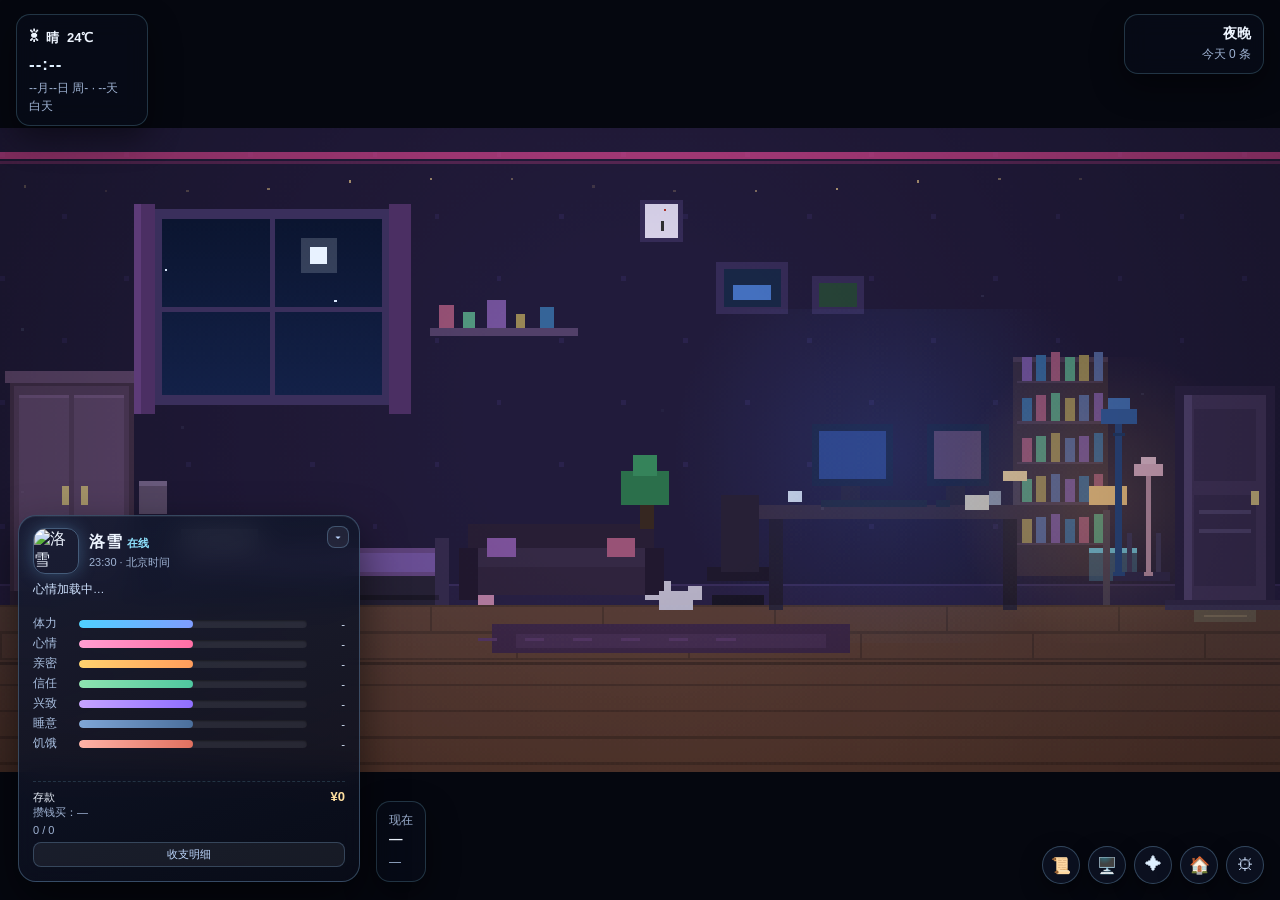
==== deploy/room/index.html @ d3ed7fcb "重建洛雪的独处决策、长期记忆和脑图 接入可跨心跳续读的计划、休息和低频主动私聊，将执行结果与念头分开。恢复书架索引，限制记忆蒸馏的输入来源，拆开公开群聊与私聊上下文。  新增脑图搜索、节点详情及独处轨" ====
<!DOCTYPE html>
<html lang="zh-CN">
<head>
<meta charset="utf-8">
<title>洛雪的房间</title>
<meta name="viewport" content="width=device-width, initial-scale=1">
<style>
  :root{--ink:#eef5ff;--dim:#9fb3d3;--cyan:#8fe3ff;--glass:rgba(9,13,26,.66);--line:rgba(143,227,255,.2)}
  *{box-sizing:border-box;margin:0;padding:0}
  html,body{height:100%;overflow:hidden;background:#05070f;color:var(--ink);
    font-family:"Segoe UI","PingFang SC","Microsoft YaHei",sans-serif}
  #wrap{position:fixed;inset:0;display:grid;place-items:center}
  canvas{image-rendering:pixelated;width:100%;height:100%;object-fit:contain}

  /* galgame 风格角色面板 */
  #panel{position:fixed;left:18px;bottom:18px;z-index:6;width:342px;background:linear-gradient(160deg,rgba(20,26,48,.9),rgba(10,13,26,.82));
    border:1px solid rgba(150,210,255,.28);border-radius:18px;padding:12px 14px 14px;
    box-shadow:0 18px 44px rgba(0,0,0,.55), inset 0 1px 0 rgba(255,255,255,.06);backdrop-filter:blur(14px)}
  #panel .top{display:flex;gap:10px;align-items:center;margin-bottom:8px}
  #panel .face{width:46px;height:46px;border-radius:12px;object-fit:cover;object-position:top;
    border:1px solid rgba(150,210,255,.35);box-shadow:0 0 18px rgba(120,200,255,.3)}
  #panel .who{flex:1}
  #panel .nm{font-size:16px;font-weight:700;letter-spacing:.5px}
  #panel .sub{font-size:11px;color:var(--dim);margin-top:2px}
  #panel .moodline{font-size:11.5px;color:#cfe3ff;margin:6px 0 8px;min-height:16px}
  .stat{display:grid;grid-template-columns:38px 1fr 30px;gap:8px;align-items:center;margin:5px 0;font-size:11.5px}
  .stat span:first-child{color:#a9bfe0}
  .stat .track{height:8px;border-radius:5px;background:rgba(255,255,255,.08);overflow:hidden;
    box-shadow:inset 0 1px 2px rgba(0,0,0,.4)}
  .stat .fill{height:100%;border-radius:5px;transition:width 1.4s ease}
  .stat .val{text-align:right;color:#dbe9ff;font-variant-numeric:tabular-nums}
  .f1{background:linear-gradient(90deg,#4fd1ff,#7f9dff)}
  .f2{background:linear-gradient(90deg,#ff9ed2,#ff6fa5)}
  .f3{background:linear-gradient(90deg,#ffd36f,#ff9d5c)}
  .f4{background:linear-gradient(90deg,#8fe3b0,#4fc7a0)}
  .f5{background:linear-gradient(90deg,#c6a4ff,#8f6fff)}
  .f6{background:linear-gradient(90deg,#7fa6d6,#4b6f9c)}
  .f7{background:linear-gradient(90deg,#ffb3a7,#e0705f)}
  #weatherbox{top:14px;left:16px;min-width:132px;text-align:left}
  #weatherbox .wrow{display:flex;gap:8px;align-items:baseline;font-size:13px;font-weight:600}
  #weatherbox .wclock{font-size:17px;font-weight:700;letter-spacing:1px;color:#dff0ff;margin-top:2px}
  #weatherbox #wicon{font-size:17px}
  #panel .tagbox{display:flex;flex-wrap:wrap;gap:4px;margin:2px 0 6px}
  #panel .tag{display:inline-block;border:1px solid rgba(150,210,255,.24);border-radius:999px;
    padding:1px 7px;margin:2px 4px 0 0;font-size:10px;line-height:1.6;color:#cfe3ff;
    background:rgba(143,227,255,.08);white-space:nowrap}
  #panel .moodtags{display:flex;flex-wrap:wrap;gap:4px;margin:2px 0 4px}
  #panel .mtag{font-size:10px;color:#cfe3ff;border:1px solid rgba(150,210,255,.22);
    border-radius:999px;padding:1px 7px;background:rgba(150,210,255,.08)}
  #panel .wish{margin-top:8px;font-size:11px;color:#ffe6a8;min-height:14px;line-height:1.5}
  #panel .money{margin-top:8px;padding-top:7px;border-top:1px dashed rgba(143,227,255,.16);font-size:11px}
  #panel .mrow{display:flex;justify-content:space-between;align-items:baseline}
  #panel .mrow b{color:#ffe0a0;font-size:13px}
  #panel.collapsed .money{display:none}
  #panel #ledgerbtn{margin-top:6px;width:100%;background:rgba(255,255,255,.06);
    border:1px solid rgba(150,210,255,.24);border-radius:8px;color:#bfd9ff;font-size:11px;
    padding:4px 0;cursor:pointer}
  #ledger{position:fixed;inset:0;z-index:20;display:none;place-items:center;background:rgba(4,7,16,.66)}
  #ledger.show{display:grid}
  #ledger .box{width:min(430px,92vw);max-height:70vh;overflow:auto;background:rgba(14,19,36,.96);
    border:1px solid rgba(150,210,255,.28);border-radius:16px;padding:16px 18px;
    box-shadow:0 24px 60px rgba(0,0,0,.6)}
  #ledger h3{font-size:15px;margin-bottom:4px}
  #ledger .sub{font-size:11px;color:#9fb3d3;margin-bottom:10px}
  #ledger .income{font-size:11.5px;color:#cfe3ff;background:rgba(143,227,255,.06);
    border:1px solid rgba(150,210,255,.18);border-radius:10px;padding:8px 10px;line-height:1.8}
  #ledger .income b{color:#ffe0a0}
  #ledger #econbtn{margin-top:8px;width:100%;background:rgba(255,255,255,.06);
    border:1px solid rgba(150,210,255,.24);border-radius:8px;color:#bfd9ff;font-size:11.5px;
    padding:5px 0;cursor:pointer}
  #ledger .econrow{display:grid;grid-template-columns:1.2fr .6fr .6fr 24px;gap:6px;margin:4px 0;font-size:11px}
  #ledger .econrow.shop{grid-template-columns:1fr 1fr .6fr 24px}
  #ledger .econrow input{width:100%;background:rgba(255,255,255,.06);border:1px solid rgba(150,210,255,.2);
    border-radius:6px;padding:2px 6px;color:#eaf3ff;font-size:11px;outline:none}
  #ledger .econrow button{background:rgba(255,120,120,.18);border:1px solid rgba(255,140,140,.35);
    border-radius:6px;color:#ffc9c9;cursor:pointer;font-size:11px}
  #ledger .storename{background:rgba(255,255,255,.08);border:1px solid rgba(150,210,255,.24);
    border-radius:6px;padding:2px 8px;color:#eaf3ff;font-size:11.5px;outline:none;width:110px}
  #ledger .econadd{margin:6px 0 2px;font-size:11px;color:#8fe3ff;cursor:pointer;user-select:none}
  #ledger .savebtn{margin-top:10px;width:100%;background:rgba(143,227,255,.18);
    border:1px solid rgba(150,210,255,.35);border-radius:8px;padding:6px;color:#dff0ff;cursor:pointer;font-size:12px}
  #ledger .econlink{display:block;margin-top:10px;font-size:11.5px;color:#8fe3ff;text-decoration:none}
  #ledger .allowance{display:flex;gap:8px;align-items:center;margin-top:10px;font-size:12px;color:#bfd9ff}
  #ledger .allowance input{width:74px;background:rgba(255,255,255,.07);border:1px solid rgba(150,210,255,.25);
    border-radius:8px;padding:4px 8px;color:#eaf3ff;font-size:12px;outline:none}
  #ledger .allowance button{background:rgba(143,227,255,.16);border:1px solid rgba(150,210,255,.3);
    border-radius:8px;padding:4px 12px;color:#dff0ff;cursor:pointer;font-size:12px}
  #ledger .row{display:flex;justify-content:space-between;font-size:12px;padding:5px 0;
    border-bottom:1px dashed rgba(143,227,255,.12)}
  #ledger .row span:last-child{font-variant-numeric:tabular-nums}
  #ledger .plus{color:#8fe3b0}
  #ledger .minus{color:#ff9e9e}
  #ledger .close{margin-top:12px;width:100%;background:rgba(255,255,255,.07);border:1px solid rgba(150,210,255,.24);
    border-radius:9px;padding:6px;color:#cfe3ff;cursor:pointer;font-size:12px}
  #panel #toggle{position:absolute;right:10px;top:10px;width:22px;height:22px;border-radius:8px;
    border:1px solid rgba(150,210,255,.28);background:rgba(255,255,255,.06);color:#bcd6ff;cursor:pointer;font-size:12px}
  #panel.collapsed .stat:nth-child(n+4), #panel.collapsed #wishline{display:none}

  .corner{position:fixed;z-index:5;background:var(--glass);border:1px solid var(--line);border-radius:14px;
    padding:9px 12px;backdrop-filter:blur(12px);box-shadow:0 12px 32px rgba(0,0,0,.45);font-size:12px;line-height:1.55}
  #tr{top:14px;right:16px;text-align:right;min-width:140px}
  #bl{bottom:18px;left:376px;max-width:260px}
  .name{font-size:13.5px;font-weight:600}
  .dim{color:var(--dim)}

  /* 半透明小气泡 */
  #books{position:fixed;inset:0;z-index:22;display:none;place-items:center;background:rgba(4,7,16,.66)}
  #books.show{display:grid}
  #books .box{width:min(380px,90vw);max-height:64vh;overflow:auto;background:rgba(14,19,36,.97);
    border:1px solid rgba(150,210,255,.28);border-radius:16px;padding:16px 18px;
    box-shadow:0 24px 60px rgba(0,0,0,.6)}
  #books h3{font-size:15px;margin-bottom:4px}
  #books .sub{font-size:11px;color:#9fb3d3;margin-bottom:10px}
  #books .bk{font-size:12.5px;color:#dbe9ff;padding:6px 2px;border-bottom:1px dashed rgba(143,227,255,.14)}
  #books .bk span{color:#6d86a6;font-size:11px;margin-right:8px}
  #books .bk em{float:right;font-style:normal;color:#7f97b8;font-size:10.5px}
  #books .close{margin-top:12px;width:100%;background:rgba(255,255,255,.07);
    border:1px solid rgba(150,210,255,.24);border-radius:9px;padding:6px;color:#cfe3ff;cursor:pointer;font-size:12px}
  #loglink,#runtimelink{position:fixed;bottom:16px;z-index:11;width:38px;height:38px;
    display:grid;place-items:center;border-radius:50%;text-decoration:none;font-size:16px;
    background:rgba(14,19,36,.82);border:1px solid rgba(150,210,255,.28);
    box-shadow:0 8px 22px rgba(0,0,0,.45);transition:transform .15s,background .15s}
  #loglink{right:200px}
  #runtimelink{right:154px}
  #loglink:hover,#runtimelink:hover{transform:translateY(-2px);background:rgba(30,44,72,.92)}
  #starlink{position:fixed;right:108px;bottom:16px;z-index:11;width:38px;height:38px;
    display:grid;place-items:center;border-radius:50%;text-decoration:none;font-size:17px;
    color:#dff0ff;background:rgba(14,19,36,.82);border:1px solid rgba(150,210,255,.28);
    box-shadow:0 8px 22px rgba(0,0,0,.45);transition:transform .15s,background .15s}
  #starlink:hover{transform:translateY(-2px);background:rgba(30,44,72,.92)}
  #homelink{position:fixed;right:62px;bottom:16px;z-index:11;width:38px;height:38px;
    display:grid;place-items:center;border-radius:50%;text-decoration:none;font-size:17px;
    color:#cfe3ff;background:rgba(14,19,36,.82);border:1px solid rgba(150,210,255,.28);
    box-shadow:0 8px 22px rgba(0,0,0,.45);transition:transform .15s,background .15s}
  #homelink:hover{transform:translateY(-2px);background:rgba(30,44,72,.92)}
  #consolelink{position:fixed;right:16px;bottom:16px;z-index:11;width:38px;height:38px;
    display:grid;place-items:center;border-radius:50%;text-decoration:none;font-size:17px;
    color:#cfe3ff;background:rgba(14,19,36,.82);border:1px solid rgba(150,210,255,.28);
    box-shadow:0 8px 22px rgba(0,0,0,.45);transition:transform .15s,background .15s}
  #consolelink:hover{transform:translateY(-2px);background:rgba(30,44,72,.92)}
  #objname{position:fixed;z-index:10;transform:translate(-50%,-100%);pointer-events:none;
    font-size:11.5px;color:rgba(230,242,255,.92);background:rgba(10,16,30,.45);
    border:1px solid rgba(150,210,255,.22);border-radius:8px;padding:2px 8px;
    opacity:0;transition:opacity .2s;white-space:nowrap;letter-spacing:.5px}
  #objname.show{opacity:1}
  #wardtext{position:fixed;z-index:9;left:50%;top:34%;transform:translate(-50%,-8px);
    background:rgba(255,255,255,.52);color:#1b2540;border-radius:12px;padding:7px 13px;
    font-size:13px;box-shadow:0 12px 28px rgba(0,0,0,.4);opacity:0;transition:opacity .25s,transform .25s;
    pointer-events:none;white-space:nowrap}
  #wardtext.show{opacity:1;transform:translate(-50%,0)}
  #away{position:fixed;inset:0;display:none;z-index:4;pointer-events:none;
    font-family:"Segoe UI","PingFang SC",sans-serif}
  #away.show{display:flex;align-items:center;justify-content:center}
  #away .inner{display:flex;flex-direction:column;align-items:center;gap:10px;
    background:rgba(8,12,24,.42);padding:22px 34px;border-radius:18px;
    border:1px solid rgba(150,210,255,.16);backdrop-filter:blur(3px)}
  #away .t{font-size:34px;font-weight:800;letter-spacing:8px;color:#f2f8ff;
    text-shadow:0 0 22px rgba(120,190,255,.6),0 3px 0 rgba(0,0,0,.55)}
  #away .p{font-size:20px;color:#cfe6ff;letter-spacing:3px}
  #away .e{font-size:16px;color:#ffd28c;letter-spacing:1px}
  #bubble{position:fixed;z-index:7;max-width:232px;background:rgba(255,255,255,.72);color:#1b2540;
    border-radius:12px;padding:7px 10px;font-size:12px;line-height:1.45;
    box-shadow:0 10px 24px rgba(0,0,0,.35);backdrop-filter:blur(6px);
    opacity:0;transition:opacity .3s,left .7s,bottom .7s}
  #bubble.show{opacity:1}
  #bubble::after{content:"";position:absolute;left:50%;margin-left:-7px;bottom:-7px;
    border:7px solid transparent;border-top-color:rgba(255,255,255,.72)}
  #phone{position:fixed;z-index:8;right:20px;top:92px;width:150px;opacity:0;transform:translateY(8px);
    transition:opacity .3s,transform .3s;pointer-events:none}
  #phone.show{opacity:1;transform:translateY(0)}
  #phone .screen{background:rgba(10,18,32,.86);border:1px solid #3d5c8c;border-radius:14px;padding:8px;
    font-size:10.5px;line-height:1.5;color:#cfe3ff;box-shadow:0 14px 32px rgba(0,0,0,.6);backdrop-filter:blur(8px)}
  #phone .head{display:flex;justify-content:space-between;color:#7fa6d6;font-size:9px;margin-bottom:4px}
</style>
</head>
<body>
<div id="wrap"><canvas id="c" width="536" height="270"></canvas></div>
<div id="away"><div class="inner">
  <div class="t">她出门了</div>
  <div class="p" id="awayplace">—</div>
  <div class="e" id="awayeta"></div>
</div></div>
<div id="bubble"></div>
<div id="wardtext"></div>
<div id="objname"></div>
<div id="books"><div class="box">
  <h3>她的书架</h3>
  <div class="sub" id="bookssub">—</div>
  <div id="booklist"></div>
  <button class="close" id="booksclose">关闭</button>
</div></div>
<div id="phone"><div class="screen"><div class="head"><span>QQ</span><span>洛雪</span></div><div id="phoneline">…</div></div></div>

<div class="corner" id="weatherbox">
  <div class="wrow"><span id="wicon">☀</span><span id="wkind">晴</span><span id="wtemp">24℃</span></div>
  <div class="wclock" id="wclock">--:--</div>
  <div class="dim" id="wdate">--月--日 周- · --天</div>
  <div class="dim" id="wphase">白天</div>
</div>
<div id="panel">
  <div class="top">
    <img class="face" src="assets/sprite_idle.png" alt="洛雪">
    <div class="who">
      <div class="nm">洛雪 <span id="online" style="font-size:10.5px;color:var(--cyan)">在线</span></div>
      <div class="sub" id="clock">--:-- · 北京时间</div>
    </div>
  </div>
  <div class="moodline" id="mood">心情加载中…</div>
  <div class="moodtags" id="moodtags"></div>
  <div class="tagbox" id="tags"></div>
  <div id="stats"></div>
  <div id="wishline" class="wish"></div>
  <div class="money">
    <div class="mrow"><span>存款</span><b id="balance">¥0</b></div>
    <div class="dim" id="goallabel">攒钱买：—</div>
    <div class="bar" style="margin-top:4px"><i id="goalfill" style="background:linear-gradient(90deg,#ffd36f,#ff9d5c);width:0%"></i></div>
    <div class="dim" id="goalsaved">0 / 0</div>
    <button id="ledgerbtn">收支明细</button>
  </div>
  <button id="toggle" title="展开/收起">▾</button>
</div>

<div class="corner" id="tr">
  <div class="name" id="phase">夜晚</div>
  <div class="dim" id="msgs">今天 0 条</div>
</div>
<div id="ledger"><div class="box">
  <h3>洛雪的钱包</h3>
  <div class="sub" id="ledgersub">—</div>
  <a class="econlink" href="/console.html#econ">资金出入设置 → 全属性面板</a>
  <div class="sub" style="margin-top:10px">收支记录</div>
  <div id="ledgerrows"></div>
  <button class="close" id="ledgerclose">关闭</button>
</div></div>

<a id="loglink" href="/log.html" title="她的日志">📜</a>
<a id="runtimelink" href="/runtime.html" title="运行日志">🖥️</a>
<a id="starlink" href="/memories.html" title="记忆星图">✦</a>
<a id="homelink" href="/room3d/home.html" title="3D 家">🏠</a>
<a id="consolelink" href="/console.html" title="全属性面板">⚙</a>

<div class="corner" id="bl">
  <div class="dim">现在</div>
  <div class="name" id="activity">—</div>
  <div class="dim" id="recent" style="margin-top:3px">—</div>
</div>


<script>
const canvas = document.getElementById('c');
const ctx = canvas.getContext('2d');
ctx.imageSmoothingEnabled = false;
const W = 536, H = 270, FLOOR_Y = 200;

const img = {};
['idle','walk1','walk2','sit','type','draw','read','lie','phone','eat','side1','side2'].forEach(k => {
  const i = new Image(); i.src = 'assets/sprite_' + k + '.png'; i.onload = () => (img[k] = i);
});

const SPOTS = { bed: 129, sofa: 235, desk: 374, window: 250, center: 235 };
let dayTint = 0.1, rainKind = '', daylight = 0, lights = {}, sleepMode = 'awake', clockStr = '';
const ustate = { umbrella: { rain: true, sun: true }, wet: false };
let props = [];
const state = { x: 250, target: 250, pose: 'idle', spot: 'center', walking: false, facing: 1,
                wardrobe: { open: false, lastText: 0 } };

const STAT_ORDER = [
  ['体力', 'f1'], ['心情', 'f2'], ['亲密', 'f3'], ['信任', 'f4'],
  ['兴致', 'f5'], ['睡意', 'f6'], ['饥饿', 'f7']
];
let statBars = {};

function px(x, y, w, h, color) { ctx.fillStyle = color; ctx.fillRect(x|0, y|0, w|0, h|0); }

function drawWindowScene(t) {
  const wx = 68, wy = 38, ww = 92, wh = 74;
  // 天色：白天亮蓝，黄昏橙，夜里深蓝
  const hue = daylight;
  const skyTop = hue > 0.5 ? '#3f7fd6' : hue > 0.15 ? '#3b4a86' : '#0b1530';
  const skyBottom = hue > 0.5 ? '#9dd0ff' : hue > 0.15 ? '#e08a5a' : '#132148';
  const grad = ctx.createLinearGradient(wx, wy, wx, wy + wh);
  grad.addColorStop(0, skyTop); grad.addColorStop(1, skyBottom);
  ctx.fillStyle = grad; ctx.fillRect(wx, wy, ww, wh);

  // 太阳 / 月亮
  const phase = (t * 0.004) % 1;
  if (daylight > 0.12) {
    const sx = wx + 12 + ((1 - Math.min(1, Math.max(0, daylight))) * 40);
    ctx.fillStyle = '#ffe9a8';
    ctx.fillRect(sx | 0, (wy + 14) | 0, 8, 8);
    ctx.fillStyle = 'rgba(255,233,168,.22)';
    ctx.fillRect((sx - 4) | 0, (wy + 10) | 0, 16, 16);
  } else {
    ctx.fillStyle = '#e8f1ff';
    ctx.fillRect((wx + 62) | 0, (wy + 12) | 0, 7, 7);
    ctx.fillStyle = 'rgba(232,241,255,.18)';
    ctx.fillRect((wx + 58) | 0, (wy + 8) | 0, 15, 15);
  }

  // 星星只在夜里
  if (daylight < 0.2) {
    for (let i = 0; i < 14; i++) {
      const sx2 = wx + ((i * 41) % ww), sy2 = wy + ((i * 27) % wh);
      if ((i + Math.floor(t * 0.6)) % 5 === 0) px(sx2, sy2, 1, 1, '#dce9ff');
    }
  }

  // 窗外天气
  if (rainKind) {
    const n = rainKind === 'storm' ? 46 : 22;
    for (let i = 0; i < n; i++) {
      const x = wx + ((i * 17 + t * (rainKind === 'storm' ? 120 : 70)) % ww);
      const y = wy + ((i * 13 + t * (rainKind === 'storm' ? 210 : 140)) % wh);
      ctx.fillStyle = rainKind === 'storm' ? 'rgba(200,220,255,.75)' : 'rgba(200,220,255,.5)';
      ctx.fillRect(x | 0, y | 0, 1, rainKind === 'storm' ? 5 : 3);
    }
    if (rainKind === 'storm' && Math.sin(t * 7) > 0.985) {
      ctx.fillStyle = 'rgba(255,255,255,.5)';
      ctx.fillRect(wx, wy, ww, wh);
    }
  }
  // 窗框（四边闭合）
  px(wx - 4, wy - 4, ww + 8, 4, '#3a2f5c');
  px(wx - 4, wy + wh, ww + 8, 4, '#3a2f5c');
  px(wx - 4, wy - 4, 4, wh + 8, '#3a2f5c');
  px(wx + ww, wy - 4, 4, wh + 8, '#3a2f5c');
  px(wx + (ww >> 1) - 1, wy, 2, wh, '#3a2f5c');
  px(wx, wy + (wh >> 1), ww, 2, '#3a2f5c');
  // 窗帘
  px(wx - 12, wy - 6, 9, wh + 14, '#4b2f63');
  px(wx - 12, wy - 6, 3, wh + 14, '#5d3b78');
  px(wx + ww + 3, wy - 6, 9, wh + 14, '#4b2f63');
}

function drawLights(t) {
  const ceiling = !!lights.ceiling, desk = !!lights.desk, bed = !!lights.bed;

  if (ceiling) {
    // 大灯：整体提亮 + 顶部光晕
    const g = ctx.createLinearGradient(0, 0, 0, FLOOR_Y);
    g.addColorStop(0, 'rgba(255,226,170,.22)');
    g.addColorStop(1, 'rgba(255,226,170,.05)');
    ctx.fillStyle = g; ctx.fillRect(0, 0, W, FLOOR_Y);
    px(236, 22, 10, 4, '#ffe7b0');
    px(238, 26, 6, 2, 'rgba(255,231,176,.6)');
  }
  if (desk) {
    const d = ctx.createRadialGradient(374, 150, 6, 374, 150, 84);
    d.addColorStop(0, 'rgba(120,180,255,.20)');
    d.addColorStop(1, 'rgba(120,180,255,0)');
    ctx.fillStyle = d; ctx.fillRect(286, 82, 190, 130);
    px(368, 148, 12, 2, '#bfe0ff');
  }
  if (bed) {
    const b = ctx.createRadialGradient(92, 160, 4, 92, 160, 60);
    b.addColorStop(0, 'rgba(255,208,140,.22)');
    b.addColorStop(1, 'rgba(255,208,140,0)');
    ctx.fillStyle = b; ctx.fillRect(36, 110, 130, 100);
    px(76, 166, 6, 3, '#ffd28c');
  }

  // 白天阳光斜射进屋内
  if (daylight > 0.35 && !rainKind) {
    const strength = Math.min(0.22, (daylight - 0.35) * 0.35);
    ctx.fillStyle = 'rgba(255,236,180,' + strength + ')';
    ctx.beginPath();
    ctx.moveTo(34, 40); ctx.lineTo(126, 40);
    ctx.lineTo(250, FLOOR_Y); ctx.lineTo(120, FLOOR_Y);
    ctx.closePath(); ctx.fill();
    ctx.fillStyle = 'rgba(255,240,200,' + (strength * 0.6) + ')';
    ctx.fillRect(120, FLOOR_Y - 6, 130, 6);
  }
}

function drawProps(t) {
  const slots = { yogamat: 236, dumbbell: 210, cushion: 160, catstand: 424, fishbowl: 452, guitar: 300 };
  props.forEach(kind => {
    const x = slots[kind] ?? 240;
    if (kind === 'yogamat') { px(x - 26, 214, 52, 5, '#7a5aa8'); px(x - 22, 215, 44, 3, '#9a76c8'); }
    if (kind === 'dumbbell') { px(x - 8, 208, 16, 3, '#9aa4b8'); px(x - 11, 205, 5, 9, '#6c7488'); px(x + 6, 205, 5, 9, '#6c7488'); }
    if (kind === 'cushion') { px(x - 10, 206, 20, 8, '#ff9ed2'); px(x - 7, 208, 14, 4, '#ffc2e0'); }
    if (kind === 'catstand') { px(x, 176, 4, 36, '#6b5540'); px(x - 10, 200, 24, 4, '#8a6f52'); px(x - 8, 182, 20, 4, '#8a6f52'); }
    if (kind === 'fishbowl') { px(x, 208, 16, 10, 'rgba(120,200,240,.35)'); px(x, 208, 16, 2, '#89d8ff'); }
    if (kind === 'guitar') { px(x, 190, 6, 22, '#a8743f'); px(x - 4, 208, 14, 8, '#c98a4b'); }
  });
}

function drawRoom(t) {
  // —— 墙 ——
  px(0, 0, W, FLOOR_Y, '#241d3d');
  for (let y = 10; y < FLOOR_Y; y += 26)
    for (let x = (y % 52 === 10 ? 0 : 26); x < W; x += 52) px(x, y, 2, 2, '#2e2550');
  // 墙裙
  px(0, FLOOR_Y - 8, W, 8, '#2b2247');
  px(0, FLOOR_Y - 9, W, 1, '#3d3060');

  // —— 地板：木条 + 交错拼缝 ——
  px(0, FLOOR_Y, W, H - FLOOR_Y, '#5b3a2c');
  for (let y = FLOOR_Y; y < H; y += 11) px(0, y, W, 1, '#482e23');
  for (let x = 0; x < W; x += 36)
    px(x, FLOOR_Y + (((x / 36) | 0) % 2 ? 0 : 11), 1, 11, '#482e23');
  px(0, FLOOR_Y + 24, W, 1, '#3e271e');

  // —— 顶部灯带 ——
  const glow = 0.55 + Math.sin(t * 1.3) * 0.2;
  px(0, 10, W, 3, 'rgba(255,79,163,' + glow + ')');
  px(0, 14, W, 1, 'rgba(255,79,163,' + (glow * 0.4) + ')');
  // 串灯
  for (let i = 0; i < 14; i++) {
    const lx = 10 + i * 34, ly = 24 + Math.sin(i * 0.9) * 3;
    px(lx, ly, 1, 1, 'rgba(255,220,150,' + (0.45 + 0.3 * Math.sin(t * 2 + i)) + ')');
  }

  // —— 墙上的挂钟 ——
  px(268, 30, 18, 18, '#3a2f5c');
  px(270, 32, 14, 14, '#efe8ff');
  const sec = (t % 60) * 6 * Math.PI / 180;
  px(277 + Math.round(Math.sin(sec) * 5), 39 - Math.round(Math.cos(sec) * 5), 1, 1, '#c0392b');
  px(277, 39, 1, 4, '#333');

  // —— 挂画（两张）——
  px(300, 56, 30, 22, '#3a2f5c');
  px(303, 59, 24, 16, '#1a2a4a');
  px(307, 66, 16, 6, '#4b7bd0');
  px(340, 62, 22, 16, '#3a2f5c');
  px(343, 65, 16, 10, '#2a4a3a');

  // —— 隔板 + 小摆件 ——
  px(180, 84, 62, 3, '#5a4670');
  px(184, 74, 6, 10, '#a85a7f');
  px(194, 77, 5, 7, '#5aa88a');
  px(204, 72, 8, 12, '#7f5aa8');
  px(216, 78, 4, 6, '#a8945a');
  px(226, 75, 6, 9, '#3a6ea5');

  // —— 书架 ——
  px(424, 96, 40, 92, '#3a2c3f');
  px(424, 96, 40, 2, '#4e3c56');
  for (let r = 0; r < 5; r++) {
    const by = 106 + r * 17;
    px(426, by, 36, 1, '#4e3c56');
    for (let b = 0; b < 6; b++) {
      const c = ['#7f5aa8', '#3a6ea5', '#a85a7f', '#5aa88a', '#a8945a', '#5a6ea8'][(r + b) % 6];
      const hh = 10 + ((r * 3 + b) % 3);
      px(428 + b * 6, by - hh, 4, hh, c);
    }
  }
  px(424, 96, 40, 92, 'rgba(0,0,0,0)');

  // —— 床（落地）——
  px(70, 188, 118, 12, '#2a2438');
  px(72, 176, 114, 12, '#6b4b8a');
  px(76, 168, 32, 9, '#e8e2f5');
  px(110, 178, 74, 8, '#7a5aa8');
  px(70, 172, 6, 28, '#3a2f52');
  px(182, 172, 6, 28, '#3a2f52');
  px(74, 196, 110, 2, 'rgba(0,0,0,.28)');
  // 床边拖鞋
  px(192, 194, 7, 4, '#c98ab0');
  px(200, 196, 7, 4, '#c98ab0');

  // —— 书桌 + 双屏 ——
  px(318, 158, 112, 6, '#3a2c3f');
  px(322, 164, 6, 38, '#241c2c');
  px(420, 164, 6, 38, '#241c2c');
  const screen = 0.5 + Math.sin(t * 2.2) * 0.14;
  px(340, 124, 34, 26, '#1b2440');
  px(343, 127, 28, 20, 'rgba(79,127,255,' + screen + ')');
  px(388, 124, 26, 26, '#1b2440');
  px(391, 127, 20, 20, 'rgba(255,158,210,' + (screen * 0.8) + ')');
  px(352, 150, 8, 8, '#2a2338');
  px(396, 150, 8, 8, '#2a2338');
  px(344, 156, 44, 3, '#22283c');
  px(392, 156, 6, 3, '#22283c');
  // 杯子 / 纸 / 耳机
  px(330, 152, 6, 5, '#dfe8f5');
  px(404, 154, 10, 6, '#e8e2d0');
  px(414, 152, 5, 6, '#9aa4b8');
  // 台灯
  px(424, 148, 3, 10, '#4a4058');
  px(420, 144, 10, 4, '#ffe0a8');
  const g = ctx.createRadialGradient(374, 136, 4, 374, 136, 92);
  g.addColorStop(0, 'rgba(79,127,255,' + (0.14 + screen * 0.12) + ')');
  g.addColorStop(1, 'rgba(79,127,255,0)');
  ctx.fillStyle = g; ctx.fillRect(280, 76, 200, 140);

  // —— 椅子 ——
  px(296, 184, 26, 6, '#201a2c');
  px(302, 154, 16, 32, '#2a2338');
  px(298, 196, 22, 4, '#1b1626');

  // —— 沙发 ——
  px(196, 184, 78, 12, '#33263f');
  px(196, 166, 78, 16, '#2b2036');
  px(192, 176, 8, 22, '#241a30');
  px(270, 176, 8, 22, '#241a30');
  px(200, 176, 70, 8, '#3a2c48');
  // 靠枕
  px(204, 172, 12, 8, '#8a5aa8');
  px(254, 172, 12, 8, '#a85a7f');

  // —— 地毯 ——
  px(206, 208, 150, 12, '#3a2140');
  px(216, 212, 130, 6, '#452a4d');
  for (let i = 0; i < 6; i++) px(200 + i * 20, 214, 8, 1, '#573463');

  // —— 绿植 ——
  px(268, 158, 6, 10, '#3b2a20');
  px(260, 144, 20, 14, '#2f7a4f');
  px(265, 137, 10, 9, '#3a9160');

  // —— 鱼缸 ——
  px(456, 176, 20, 14, 'rgba(80,180,220,.35)');
  px(456, 176, 20, 2, '#6fd0f0');
  px(462, 184, 3, 2, '#ffd166');

  // —— 猫 ——
  px(276, 194, 14, 8, '#c9c4d8');
  px(288, 192, 6, 6, '#c9c4d8');
  px(278, 190, 3, 5, '#c9c4d8');
  px(270, 196, 7, 2, '#c9c4d8');

  // —— 落地灯 ——
  px(462, 160, 3, 40, '#4a4058');
  const lamp = ctx.createRadialGradient(463, 156, 3, 463, 156, 64);
  lamp.addColorStop(0, 'rgba(255,190,120,0.20)');
  lamp.addColorStop(1, 'rgba(255,190,120,0)');
  ctx.fillStyle = lamp; ctx.fillRect(400, 96, 124, 120);
  px(456, 150, 16, 8, '#ffcf8a');

  // —— 衣柜（点击开合）——
  const wd = { x: 4, y: 106, w: 52, h: 94 };
  px(wd.x, wd.y, wd.w, wd.h, '#4a3550');
  px(wd.x + 2, wd.y + 2, wd.w - 4, wd.h - 4, '#5c4466');
  px(wd.x - 2, wd.y - 4, wd.w + 4, 5, '#6a4f76');       // 顶盖
  px(wd.x, 194, wd.w, 6, '#3a2a44');                      // 底座
  if (!state.wardrobe.open) {
    // 关着：两扇门 + 把手（按 52 宽精确分配）
    const inner = wd.w - 8;            // 44
    const door = (inner - 2) / 2;      // 21
    px(wd.x + 4, wd.y + 6, door, wd.h - 14, '#6b5078');
    px(wd.x + 4 + door + 2, wd.y + 6, door, wd.h - 14, '#6b5078');
    px(wd.x + 4 + door - 3, wd.y + 44, 3, 8, '#e0c98a');
    px(wd.x + 4 + door + 5, wd.y + 44, 3, 8, '#e0c98a');
    px(wd.x + 4, wd.y + 6, door, 1, '#7d5f8c');
    px(wd.x + 6 + door, wd.y + 6, door, 1, '#7d5f8c');
  } else {
    // 打开：里面挂满女仆装
    px(wd.x + 4, wd.y + 6, wd.w - 8, wd.h - 14, '#2c2036');
    px(wd.x + 6, wd.y + 12, wd.w - 12, 2, '#8a6a3f');     // 挂衣杆
    for (let i = 0; i < 4; i++) {
      const cx = wd.x + 12 + i * 11;
      px(cx, wd.y + 16, 8, 40, i % 2 ? '#e8eef8' : '#2f4d86');   // 衣身
      px(cx, wd.y + 16, 8, 6, '#f2f6ff');                          // 领口/围裙
      px(cx + 1, wd.y + 56, 6, 14, i % 2 ? '#dfe6f2' : '#263f6e'); // 裙摆
    }
    // 打开的门板（向外）
    px(wd.x - 12, wd.y + 6, 10, wd.h - 14, '#6b5078');
    px(wd.x + wd.w + 2, wd.y + 6, 10, wd.h - 14, '#6b5078');
  }

  // —— 门口的伞架 ——
  px(466, 186, 24, 4, '#3a2f52');                 // 伞架底座
  px(472, 170, 2, 16, '#4a3f60');
  px(484, 170, 2, 16, '#4a3f60');
  if (ustate.umbrella.rain) {
    // 长柄雨伞：伞面在头顶高度，杆一路到地
    px(467, 124, 3, 62, '#2f4d86');
    px(461, 118, 15, 6, '#3a63a8');
    px(464, 113, 9, 5, '#4a78c0');
    px(466, 186, 5, 2, '#2f4d86');
    px(466, 128, 5, 1, '#263f6e');
  }
  if (ustate.umbrella.sun) {
    // 短柄太阳伞：只到腰高，浅粉
    px(480, 146, 2, 40, '#c99ab0');
    px(475, 141, 12, 5, '#e8b7cd');
    px(478, 138, 6, 3, '#f2c9db');
    px(479, 186, 4, 2, '#c99ab0');
  }

  // —— 门（右侧）——
  px(492, 108, 42, 92, '#31264a');            // 门框
  px(496, 112, 34, 88, '#4a3a63');            // 门板
  px(500, 118, 26, 30, '#3f3157');            // 门板上格
  px(500, 154, 26, 38, '#3f3157');            // 门板下格
  px(502, 160, 22, 2, '#584a76');
  px(502, 168, 22, 2, '#584a76');
  px(524, 152, 3, 6, '#e0c98a');              // 门把手
  px(496, 112, 3, 88, '#5d4b7c');             // 高光
  px(488, 198, 50, 4, '#3a2f52');             // 门槛
  px(500, 202, 26, 5, '#6b5a45');             // 门口的垫子
  px(504, 204, 18, 1, '#8a7659');

  // —— 脏衣篮 ——
  px(58, 148, 12, 14, '#6b5a7a');
  px(58, 148, 12, 2, '#8a76a0');

  drawProps(t);

  // 暗角，让画面更有层次
  const vg = ctx.createRadialGradient(W / 2, FLOOR_Y * 0.6, H * 0.25, W / 2, FLOOR_Y * 0.6, W * 0.72);
  vg.addColorStop(0, 'rgba(0,0,0,0)');
  vg.addColorStop(1, 'rgba(0,0,0,.38)');
  ctx.fillStyle = vg;
  ctx.fillRect(0, 0, W, H);

  // 地板反光
  const refl = ctx.createLinearGradient(0, FLOOR_Y, 0, H);
  refl.addColorStop(0, 'rgba(180,200,255,.06)');
  refl.addColorStop(1, 'rgba(180,200,255,0)');
  ctx.fillStyle = refl;
  ctx.fillRect(0, FLOOR_Y, W, H - FLOOR_Y);

  // —— 昼夜色调 ——
  if (dayTint > 0) {
    ctx.fillStyle = 'rgba(12,18,44,' + dayTint + ')';
    ctx.fillRect(0, 0, W, H);
  }

  drawWindowScene(t);
  drawLights(t);

  if (sleepMode === 'asleep' || sleepMode === 'nap') {
    ctx.fillStyle = 'rgba(4,7,18,.55)';
    ctx.fillRect(0, 0, W, H);
    ctx.fillStyle = 'rgba(220,235,255,.8)';
    ctx.font = '9px monospace';
    for (let i = 0; i < 3; i++) {
      const yy = 150 - ((t * 12 + i * 14) % 42);
      ctx.fillText('z', (state.x + 16 + i * 6) | 0, yy | 0);
    }
  }
}

function drawGirl(t) {
  if (state.away) return;
  let key = state.pose;
  if (state.walking) key = (Math.floor(t * 7) % 2) ? 'side1' : 'side2';
  const sprite = img[key] || img.idle;
  if (!sprite) return;

  const seated = ['type','draw','read','eat','sit'].includes(key);
  const lying = key === 'lie';
  const h = lying ? 58 : seated ? 84 : 100;
  const w = sprite.width * (h / sprite.height);

  // 床面 / 坐垫 / 椅面的高度：躺着要躺到床上，坐着要坐在坐垫上
  const BED_TOP = 176, SOFA_TOP = 184, CHAIR_TOP = 176;
  let groundY = FLOOR_Y + 4;
  if (lying) {
    groundY = (state.spot === 'bed') ? BED_TOP + 2 : FLOOR_Y + 8;
  } else if (seated) {
    if (state.spot === 'bed') groundY = BED_TOP;
    else if (state.spot === 'sofa') groundY = SOFA_TOP;
    else if (state.spot === 'desk') groundY = CHAIR_TOP;
  }
  const bob = state.walking ? Math.abs(Math.sin(t * 12)) * 2 : Math.sin(t * 1.5) * 0.7;

  const drawX = (lying && state.spot === 'bed') ? SPOTS.bed : state.x;
  if (lying && state.spot === 'bed') {
    // 躺床时把整体压扁一点，像陷进被子里
    ctx.save();
    ctx.translate(drawX, groundY);
    ctx.scale(1.12, 0.62);
    ctx.drawImage(sprite, (-w / 2) | 0, -h | 0, w | 0, h | 0);
    ctx.restore();
    return;
  }
  ctx.fillStyle = 'rgba(0,0,0,.35)';
  ctx.beginPath(); ctx.ellipse(state.x, groundY + 2, w * 0.33, 3.6, 0, 0, Math.PI * 2); ctx.fill();

  // 朝向：向左走时水平翻转
  if (state.walking && state.facing < 0) {
    ctx.save();
    ctx.translate(state.x, 0);
    ctx.scale(-1, 1);
    ctx.drawImage(sprite, (-w / 2) | 0, (groundY - h + bob) | 0, w | 0, h | 0);
    ctx.restore();
    return;
  }
  if (state.facing < 0) {
    ctx.save();
    ctx.translate(state.x, 0);
    ctx.scale(-1, 1);
    ctx.drawImage(sprite, (-w / 2) | 0, (groundY - h + bob) | 0, w | 0, h | 0);
    ctx.restore();
  } else {
    ctx.drawImage(sprite, (state.x - w / 2) | 0, (groundY - h + bob) | 0, w | 0, h | 0);
  }
}

function loop(now) {
  const t = now / 1000;
  const dx = state.target - state.x;
  if (Math.abs(dx) > 2) {
    state.facing = dx > 0 ? 1 : -1;
    state.x += Math.sign(dx) * 1.1;
    state.walking = true;
  } else state.walking = false;
  ctx.clearRect(0, 0, W, H);
  drawRoom(t); drawGirl(t);
  {
    const box = document.getElementById('away');
    if (state.away) {
      box.classList.add('show');
      document.getElementById('awayplace').textContent = state.awayLabel || '';
      document.getElementById('awayeta').textContent =
        state.awayRemain > 0 ? ('大概 ' + state.awayRemain + ' 分钟后回来') : '';
      // 出门时把房间压暗一点
      ctx.fillStyle = 'rgba(6,9,20,.42)';
      ctx.fillRect(0, 0, W, H);
    } else {
      box.classList.remove('show');
    }
  }
  for (let i = 0; i < 10; i++) {
    const x = (i * 67 + t * 5) % W, y = 70 + ((i * 41 + t * 8) % 130);
    ctx.fillStyle = 'rgba(180,210,255,' + (0.05 + 0.04 * Math.sin(t + i)) + ')';
    ctx.fillRect(x | 0, y | 0, 1, 1);
  }
  requestAnimationFrame(loop);
}
requestAnimationFrame(loop);

// ── HUD ─────────────────────────────
function buildStats() {
  const box = document.getElementById('stats');
  box.innerHTML = '';
  statBars = {};
  STAT_ORDER.forEach(([name, cls]) => {
    const row = document.createElement('div');
    row.className = 'stat';
    row.innerHTML = '<span>' + name + '</span><div class="track"><div class="fill ' + cls +
      '" style="width:50%"></div></div><span class="val">-</span>';
    box.appendChild(row);
    statBars[name] = { fill: row.querySelector('.fill'), val: row.querySelector('.val') };
  });
}
buildStats();

function bubble(text) {
  const el = document.getElementById('bubble');
  if (!text) return;
  el.textContent = text; el.classList.add('show');
  const px2 = (state.x / W) * innerWidth;
  el.style.left = Math.max(18, Math.min(innerWidth - 260, px2 - 80)) + 'px';
  el.style.bottom = '132px';
  clearTimeout(bubble._t);
  bubble._t = setTimeout(() => el.classList.remove('show'), 7000);
}
function showPhone(text) {
  document.getElementById('phoneline').textContent = text;
  const box = document.getElementById('phone');
  box.classList.add('show');
  clearTimeout(showPhone._t);
  showPhone._t = setTimeout(() => box.classList.remove('show'), 6000);
}

let seen = new Set(), bootstrapped = false;
function render(s) {
  if (!s) return;
  try {
  // 出门状态优先：任何情况下都不要把"出门了"画成站在房间中间
  const wasAway = state.away;
  state.away = !!s.away || /出门|外出了/.test(s.activity || '');
  if (wasAway && !state.away) {
    // 刚进门：从门口走进来
    state.x = 508; state.facing = -1;
    setTimeout(() => { state.target = SPOTS[s.spot] ?? SPOTS.center; }, 120);
  }
  state.awayLabel = (s.outing && s.outing.place) ? ('去' + s.outing.place) : (s.activity || '');
  state.awayRemain = Number(s.awayRemain || 0);
  document.getElementById('mood').textContent = s.mood || '';
  const moodtags = document.getElementById('moodtags');
  if (moodtags) {
    moodtags.innerHTML = '';
    (s.moodTags || []).forEach(t => {
      const d = document.createElement('span'); d.className = 'mtag'; d.textContent = t;
      moodtags.appendChild(d);
    });
  }
  document.getElementById('activity').textContent = s.activity || '—';
  document.getElementById('recent').textContent = s.away ? ('出门前 · ' + (s.recent || '—')) : (s.recent || '—');
  document.getElementById('msgs').textContent = '今天 ' + (s.messagesToday ?? 0) + ' 条';
  document.getElementById('online').textContent = s.online ? '在线' : '睡着了';
  const weather = s.weather || {};
  const icons = {'晴':'☀','多云':'⛅','阴':'☁','小雨':'🌧','大暴雨':'⛈'};
  document.getElementById('wicon').textContent = icons[weather.kind] || '☀';
  document.getElementById('wkind').textContent = weather.kind || '晴';
  document.getElementById('wtemp').textContent = (weather.temp ?? 24) + '℃';
  document.getElementById('wclock').textContent = s.clock || clockStr || '--:--';
  document.getElementById('wdate').textContent = (s.date || '') + ' ' + (s.weekday || '') + ' · ' + (s.season || '');
  const modeName = { asleep: '睡觉中', nap: '午睡中', night_owl: '熬夜中' };
  document.getElementById('wphase').textContent = modeName[s.sleepMode] || (s.phase || '白天');
  daylight = Number(s.daylight ?? 0);
  lights = s.lights || {};
  sleepMode = s.sleepMode || 'awake';
  rainKind = weather.kind === '大暴雨' ? 'storm' : weather.kind === '小雨' ? 'rain' : '';
  document.getElementById('wishline').textContent = s.wish || '';
  // 昼夜与天气色调
  const phase = s.phase || '下午';
  dayTint = phase === '深夜' || phase === '晚上' ? 0.55 : phase === '清晨' ? 0.25 : phase === '上午' ? 0.06 : 0.14;
  rainKind = weather.kind === '大暴雨' ? 'storm' : weather.kind === '小雨' ? 'rain' : '';

  ustate.umbrella = s.umbrella || { rain: true, sun: true };
  ustate.wet = !!s.wet;
  const wetTag = document.getElementById('wettag');
  if (wetTag) wetTag.style.display = s.wet ? 'inline-block' : 'none';

  const wallet = s.wallet || {};
  document.getElementById('balance').textContent = '¥' + Number(wallet.balance ?? 0).toFixed(1);
  document.getElementById('goallabel').textContent = '攒钱买：' + (wallet.goal || '—');
  window.__eco = s.economy || window.__eco || { incomes: [], shops: [] };
  const rows = wallet.log || [];
  const sub = document.getElementById('ledgersub');
  if (sub) {
    sub.textContent = '余额 ¥' + Number(wallet.balance ?? 0).toFixed(1) +
      ' · 目标「' + (wallet.goal || '—') + '」已存 ' + Number(wallet.saved ?? 0).toFixed(1) +
      ' / ' + Number(wallet.target ?? 0).toFixed(0) + ' 元';
  }
  const box = document.getElementById('ledgerrows');
  if (box) {
    box.innerHTML = '';
    const list = rows.slice().reverse();
    if (!list.length) box.innerHTML = '<div class="row"><span>还没有记录</span><span>—</span></div>';
    list.forEach(it => {
      const d = document.createElement('div');
      d.className = 'row';
      const amount = Number(it.amount || 0);
      d.innerHTML = '<span>' + (it.time || '') + ' ' + (it.reason || '') + '</span>' +
        '<span class="' + (amount >= 0 ? 'plus' : 'minus') + '">' +
        (amount >= 0 ? '+' : '') + amount.toFixed(1) + '</span>';
      box.appendChild(d);
    });
  }
  const pct = wallet.target ? Math.min(100, (wallet.saved / wallet.target) * 100) : 0;
  document.getElementById('goalfill').style.width = pct.toFixed(1) + '%';
  document.getElementById('goalsaved').textContent =
    Number(wallet.saved ?? 0).toFixed(1) + ' / ' + Number(wallet.target ?? 0).toFixed(0) + ' 元';
  const awayline = document.getElementById('awayline');
  if (awayline) awayline.textContent = s.away ? '（人不在房间里）' : '';

  const extra = [];
  if (s.qqStatus) extra.push('QQ 状态：' + s.qqStatus);
  if (s.wet) extra.push('刚淋了点雨');
  if (s.body) extra.push('身体：' + s.body);
  if (s.emotion) extra.push('情绪：' + s.emotion);
  if (s.festival) extra.push('今天是' + s.festival);
  const tagbox = document.getElementById('tags');
  if (tagbox) tagbox.innerHTML = '';
  extra.forEach(t => {
    const d = document.createElement('span'); d.className = 'tag'; d.textContent = t;
    if (tagbox) tagbox.appendChild(d);
  });

  const stats = s.stats || {};
  const statNodes = document.querySelectorAll('#stats .stat');
  STAT_ORDER.forEach(([name], index) => {
    const row = statNodes[index];
    if (!row) return;
    const fill = row.querySelector('.fill');
    const val = row.querySelector('.val');
    let value = Number(stats[name]);
    if (!isFinite(value)) value = 50;
    value = Math.max(0, Math.min(100, value));
    if (fill) fill.style.width = value + '%';
    if (val) val.textContent = String(Math.round(value));
  });
  const done = document.getElementById('donerecent');
  if (done) {
    const rows = (s.log && s.log.length) ? s.log : [];
    const last = rows.slice(-3).reverse().map(it => (it.time ? it.time + ' ' : '') + (it.text || ''));
    done.textContent = last.length ? '刚做过：' + last.join(' · ') : '';
  }
  let spot = s.spot || 'sofa';
  if (!SPOTS[spot] || spot === 'center' || spot === 'away') spot = 'sofa';
  state.spot = spot;
  state.target = SPOTS[spot];
  let pose = s.action || 'phone';
  if (!['idle','walk1','walk2','sit','type','draw','read','lie','phone','eat'].includes(pose)) pose = 'phone';
  if (pose === 'idle' || pose === 'walk') pose = (state.spot === 'bed' || state.spot === 'sofa') ? 'sit' : 'phone';
  if (!state.walking) state.pose = pose;
  if (s.props) props = s.props;
  } catch (err) { console.warn('render error', err); }
}

async function poll() {
  try {
    const password = sessionStorage.getItem('luoxue_console_pwd') || sessionStorage.getItem('luoxue_brain_pw');
    const headers = password ? { 'X-Password': password } : {};
    const r = await fetch('/roomapi/state?t=' + Date.now(), { cache: 'no-store', headers });
    const data = await r.json();
    render(data.state);
    const events = data.events || [];
    if (!bootstrapped) {
      // 首屏不重放历史：先把已有的全部标记为已读
      events.forEach(ev => seen.add(ev.ts + '|' + ev.role + '|' + (ev.text || '').slice(0, 20)));
      const last = events[events.length - 1];
      if (last && Date.now() / 1000 - last.ts < 40) {
        if (last.role === 'owner') showPhone(last.text); else bubble(last.text);
      }
      bootstrapped = true;
      return;
    }
    events.forEach(ev => {
      const key = ev.ts + '|' + ev.role + '|' + (ev.text || '').slice(0, 20);
      if (seen.has(key)) return;
      seen.add(key);
      if (seen.size > 300) seen.clear();
      if (ev.role === 'owner') { showPhone(ev.text); state.pose = 'phone'; }
      else bubble(ev.text);
    });
  } catch (e) {}
}
const WARD = { x: 4, y: 106, w: 52, h: 94 };
const HOTSPOTS = [
  { name: '衣柜', x: 2, y: 100, w: 56, h: 100 },
  { name: '床', x: 68, y: 144, w: 122, h: 58 },
  { name: '窗', x: 64, y: 34, w: 100, h: 82 },
  { name: '沙发', x: 190, y: 162, w: 88, h: 34 },
  { name: '地毯', x: 204, y: 206, w: 154, h: 16 },
  { name: '绿植', x: 256, y: 132, w: 26, h: 32 },
  { name: '书桌', x: 316, y: 152, w: 118, h: 24 },
  { name: '电脑', x: 336, y: 116, w: 84, h: 40 },
  { name: '椅子', x: 294, y: 124, w: 30, h: 66 },
  { name: '书架', x: 422, y: 92, w: 46, h: 98 },
  { name: '猫', x: 268, y: 186, w: 28, h: 16 },
  { name: '鱼缸', x: 452, y: 174, w: 22, h: 18 },
  { name: '落地灯', x: 458, y: 148, w: 16, h: 52 },
  { name: '雨伞', x: 462, y: 120, w: 12, h: 66 },
  { name: '太阳伞', x: 476, y: 142, w: 12, h: 44 },
  { name: '伞架', x: 468, y: 182, w: 22, h: 12 },
  { name: '门', x: 490, y: 104, w: 46, h: 98 },
  { name: '挂钟', x: 266, y: 28, w: 22, h: 22 },
  { name: '海报', x: 154, y: 34, w: 44, h: 34 },
];
canvas.addEventListener('click', (e) => {
  const rect = canvas.getBoundingClientRect();
  const scale = Math.min(rect.width / W, rect.height / H);
  const offX = (rect.width - W * scale) / 2;
  const offY = (rect.height - H * scale) / 2;
  const cx = (e.clientX - rect.left - offX) / scale;
  const cy = (e.clientY - rect.top - offY) / scale;
  // 任何物品都能点出名字
  const matched = HOTSPOTS.filter(o => cx >= o.x && cx <= o.x + o.w && cy >= o.y && cy <= o.y + o.h);
  matched.sort((a, b) => (a.w * a.h) - (b.w * b.h));
  const hit = matched[0];
  if (hit) showObjName(hit.name, e.clientX, e.clientY);
  if (hit && hit.name === '书架') openBooks();
  if (cx < WARD.x - 6 || cx > WARD.x + WARD.w + 6 || cy < WARD.y - 6 || cy > WARD.y + WARD.h + 6) return;
  state.wardrobe.open = !state.wardrobe.open;
  if (state.wardrobe.open) {
    const now = Date.now();
    if (now - state.wardrobe.lastText > 5000) {
      state.wardrobe.lastText = now;
      floatWardrobeText();
    }
  }
});

async function openBooks() {
  const box = document.getElementById('books');
  const list = document.getElementById('booklist');
  box.classList.add('show');
  document.getElementById('bookssub').textContent = '加载中…';
  list.innerHTML = '';
  let books = window.__books || [];
  try {
    const r = await fetch('/roomapi/state?t=' + Date.now(), { cache: 'no-store' });
    const data = await r.json();
    if (data && data.state && Array.isArray(data.state.books)) books = data.state.books;
  } catch (e) {}
  window.__books = books;
  document.getElementById('bookssub').textContent = '一共 ' + books.length + ' 本';
  if (!books.length) list.innerHTML = '<div class="bk">书架还是空的</div>';
  books.slice().reverse().forEach((b, i) => {
    const title = (typeof b === 'string') ? b : (b.title || '');
    const date = (typeof b === 'string') ? '' : (b.at || '');
    const store = (typeof b === 'string') ? '' : (b.store || '');
    const d = document.createElement('div');
    d.className = 'bk';
    d.innerHTML = '<span>' + String(books.length - i).padStart(2, '0') + '</span>' + title +
      '<em>' + [date, store].filter(Boolean).join(' · ') + '</em>';
    list.appendChild(d);
  });
}

document.getElementById('booksclose').onclick = () => document.getElementById('books').classList.remove('show');
document.getElementById('books').onclick = (e) => {
  if (e.target.id === 'books') document.getElementById('books').classList.remove('show');
};

function showObjName(name, px, py) {
  const el = document.getElementById('objname');
  if (!el) return;
  el.textContent = name;
  el.style.left = px + 'px';
  el.style.top = (py - 12) + 'px';
  el.classList.add('show');
  clearTimeout(showObjName._t);
  showObjName._t = setTimeout(() => el.classList.remove('show'), 1400);
}

function floatWardrobeText() {
  const el = document.getElementById('wardtext');
  if (!el) return;
  el.textContent = '我不玩了，我衣柜动了~~';
  el.classList.add('show');
  clearTimeout(floatWardrobeText._t);
  floatWardrobeText._t = setTimeout(() => el.classList.remove('show'), 2000);
}

function clock() {
  const n = new Date();
  document.getElementById('clock').textContent =
    String(n.getHours()).padStart(2, '0') + ':' + String(n.getMinutes()).padStart(2, '0') + ' · 北京时间';
}
let econDraft = null;
function renderEcon(editable) {
  const box = document.getElementById('econeditor');
  if (!box) return;
  const eco = econDraft || (window.__eco || { incomes: [], stores: [] });
  box.innerHTML = '';

  const t1 = document.createElement('div');
  t1.className = 'sub';
  t1.style.margin = '8px 0 2px';
  t1.textContent = '收入来源（名称 / 最低 / 最高）';
  box.appendChild(t1);
  (eco.incomes || []).forEach((row, i) => {
    const d = document.createElement('div');
    d.className = 'econrow';
    d.innerHTML = '<input data-f="name" value="' + (row.name || '') + '" ' + (editable ? '' : 'disabled') + '>' +
      '<input data-f="min" type="number" value="' + (row.min ?? 0) + '" ' + (editable ? '' : 'disabled') + '>' +
      '<input data-f="max" type="number" value="' + (row.max ?? 0) + '" ' + (editable ? '' : 'disabled') + '>' +
      (editable ? '<button data-kind="income" data-i="' + i + '">×</button>' : '<span></span>');
    d.querySelectorAll('input').forEach(inp => {
      inp.oninput = () => {
        const row2 = econDraft.incomes[i];
        if (!row2) return;
        if (inp.dataset.f === 'name') row2.name = inp.value;
        else row2[inp.dataset.f] = Number(inp.value || 0);
      };
    });
    box.appendChild(d);
  });
  if (editable) {
    const add = document.createElement('div');
    add.className = 'econadd';
    add.textContent = '＋ 添加收入类型';
    add.onclick = () => { econDraft.incomes.push({ name: '新收入', min: 10, max: 10 }); renderEcon(true); };
    box.appendChild(add);
  }

  (eco.stores || []).forEach((store, si) => {
    const head = document.createElement('div');
    head.className = 'sub';
    head.style.margin = '10px 0 2px';
    if (editable) {
      head.innerHTML = '<input class="storename" value="' + (store.name || '') + '">' +
        ' <span style="cursor:pointer;color:#ff9e9e" data-delstore="' + si + '">删除店铺</span>';
      const inp = head.querySelector('input');
      inp.oninput = () => { if (econDraft.stores[si]) econDraft.stores[si].name = inp.value; };
    } else {
      head.innerHTML = '<b>' + store.name + '</b>';
    }
    box.appendChild(head);
    (store.items || []).forEach((item, ii) => {
      const d = document.createElement('div');
      d.className = 'econrow shop';
      d.innerHTML = '<input data-f="name" value="' + (item.name || '') + '" ' + (editable ? '' : 'disabled') + '>' +
        '<input data-f="price" type="number" value="' + (item.price ?? 0) + '" ' + (editable ? '' : 'disabled') + '>' +
        (editable ? '<button data-kind="item" data-s="' + si + '" data-i="' + ii + '">×</button>' : '<span></span>');
      d.querySelectorAll('input').forEach(inp => {
        inp.oninput = () => {
          const it = econDraft.stores[si] && econDraft.stores[si].items[ii];
          if (!it) return;
          if (inp.dataset.f === 'name') it.name = inp.value;
          else it.price = Number(inp.value || 0);
        };
      });
      box.appendChild(d);
    });
    if (editable) {
      const addItem = document.createElement('div');
      addItem.className = 'econadd';
      addItem.textContent = '＋ 给「' + store.name + '」加商品';
      addItem.onclick = () => { store.items.push({ name: '新商品', price: 10 }); renderEcon(true); };
      box.appendChild(addItem);
    }
  });

  if (editable) {
    const addStore = document.createElement('div');
    addStore.className = 'econadd';
    addStore.textContent = '＋ 添加店铺';
    addStore.onclick = () => { econDraft.stores.push({ name: '新店铺', items: [] }); renderEcon(true); };
    box.appendChild(addStore);

    const save = document.createElement('button');
    save.className = 'savebtn';
    save.textContent = '保存资金出入设置';
    save.onclick = async () => {
      try {
        const r = await fetch('/roomapi/economy', {
          method: 'POST', headers: { 'Content-Type': 'application/json' },
          body: JSON.stringify(Object.assign({ password: window.__econPwd || '' }, econDraft))
        });
        if (r.status === 403) { alert('密码不对，没有保存'); return; }
        const data = await r.json();
        if (!data.ok) { alert('保存失败：' + (data.error || '未知错误')); return; }
        const sub = document.getElementById('ledgersub');
        if (sub) sub.textContent = '已保存，正在生效…';
        setTimeout(() => poll(), 1200);
        setTimeout(() => poll(), 4000);
      } catch (e) {
        alert('保存失败：网络错误');
      }
    };
    box.appendChild(save);

    box.querySelectorAll('button[data-kind]').forEach(btn => {
      btn.onclick = () => {
        const kind = btn.dataset.kind;
        if (kind === 'income') econDraft.incomes.splice(Number(btn.dataset.i), 1);
        else econDraft.stores[Number(btn.dataset.s)].items.splice(Number(btn.dataset.i), 1);
        renderEcon(true);
      };
    });
    box.querySelectorAll('[data-delstore]').forEach(el => {
      el.onclick = () => { econDraft.stores.splice(Number(el.dataset.delstore), 1); renderEcon(true); };
    });
  }
}

let econUnlocked = false;

const econBtnEl = document.getElementById('econbtn');
if (econBtnEl) econBtnEl.onclick = async () => {
  const box = document.getElementById('econeditor');
  const btn = document.getElementById('econbtn');
  if (!econUnlocked) {
    const pwd = prompt('修改资金出入设置需要密码：');
    if (pwd === null) return;
    try {
      const r = await fetch('/roomapi/auth', { method: 'POST', headers: { 'Content-Type': 'application/json' },
        body: JSON.stringify({ password: pwd }) });
      const data = await r.json();
      if (!data.ok) { alert('密码不对'); return; }
    } catch (e) { alert('校验失败'); return; }
    econUnlocked = true;
    window.__econPwd = pwd;
  }
  const open = box.style.display === 'none';
  box.style.display = open ? 'block' : 'none';
  btn.textContent = open ? '资金出入设置 ▴' : '资金出入设置 ▾';
  if (open) {
    window.__eco = window.__eco || { incomes: [], stores: [] };
    econDraft = JSON.parse(JSON.stringify(window.__eco));
    renderEcon(true);
  }
};

document.getElementById('ledgerbtn').onclick = () => {
  const box = document.getElementById('ledger');
  box.classList.add('show');
  const econBox = document.getElementById('econeditor');
  if (econBox) econBox.style.display = 'none';
  const econBtn = document.getElementById('econbtn');
  if (econBtn) econBtn.textContent = '资金出入设置 ▾';
};
document.getElementById('ledgerclose').onclick = () => document.getElementById('ledger').classList.remove('show');
document.getElementById('ledger').onclick = (e) => {
  if (e.target.id === 'ledger') document.getElementById('ledger').classList.remove('show');
};

document.getElementById('toggle').onclick = () => {
  const panel = document.getElementById('panel');
  panel.classList.toggle('collapsed');
  document.getElementById('toggle').textContent = panel.classList.contains('collapsed') ? '▸' : '▾';
};
clock(); setInterval(clock, 15000); poll(); setInterval(poll, 2000);
</script>
</body>
</html>
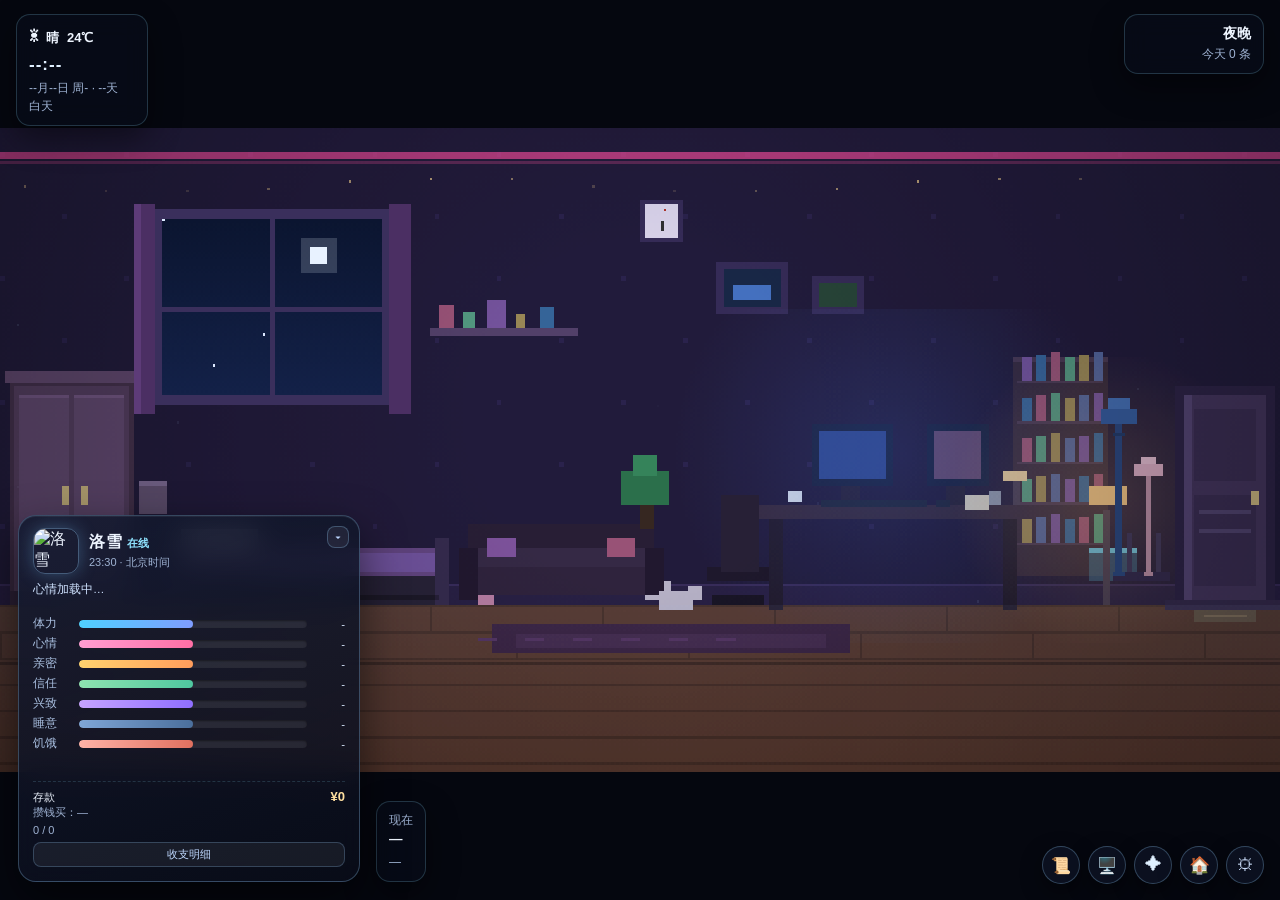
==== commit 0f13968a: "统一洛雪的身份、运行状态与站内体验 统一当前外观与活动快照，移除旧人设的提示来源。新增可交互房门与活动动作，首屏直接等待当前模型。  统一各页面的站内导航、移动布局和主题。补充当前外观、成长节点和活动" ====
--- a/deploy/room/index.html
+++ b/deploy/room/index.html
@@ -172,8 +172,11 @@
     font-size:10.5px;line-height:1.5;color:#cfe3ff;box-shadow:0 14px 32px rgba(0,0,0,.6);backdrop-filter:blur(8px)}
   #phone .head{display:flex;justify-content:space-between;color:#7fa6d6;font-size:9px;margin-bottom:4px}
 </style>
+<link rel="stylesheet" href="/site.css?v=2">
+<script defer src="/site.js?v=2"></script>
 </head>
-<body>
+<body class="site-pixel">
+<div data-site-nav="pixel"></div>
 <div id="wrap"><canvas id="c" width="536" height="270"></canvas></div>
 <div id="away"><div class="inner">
   <div class="t">她出门了</div>
@@ -199,7 +202,7 @@
 </div>
 <div id="panel">
   <div class="top">
-    <img class="face" src="assets/sprite_idle.png" alt="洛雪">
+    <img class="face" src="/assets/luoxue-current/portrait.png" alt="洛雪">
     <div class="who">
       <div class="nm">洛雪 <span id="online" style="font-size:10.5px;color:var(--cyan)">在线</span></div>
       <div class="sub" id="clock">--:-- · 北京时间</div>
@@ -254,7 +257,7 @@
 
 const img = {};
 ['idle','walk1','walk2','sit','type','draw','read','lie','phone','eat','side1','side2'].forEach(k => {
-  const i = new Image(); i.src = 'assets/sprite_' + k + '.png'; i.onload = () => (img[k] = i);
+  const i = new Image(); i.src = '/assets/luoxue-current/' + k + '.png'; i.onload = () => (img[k] = i);
 });
 
 const SPOTS = { bed: 129, sofa: 235, desk: 374, window: 250, center: 235 };
